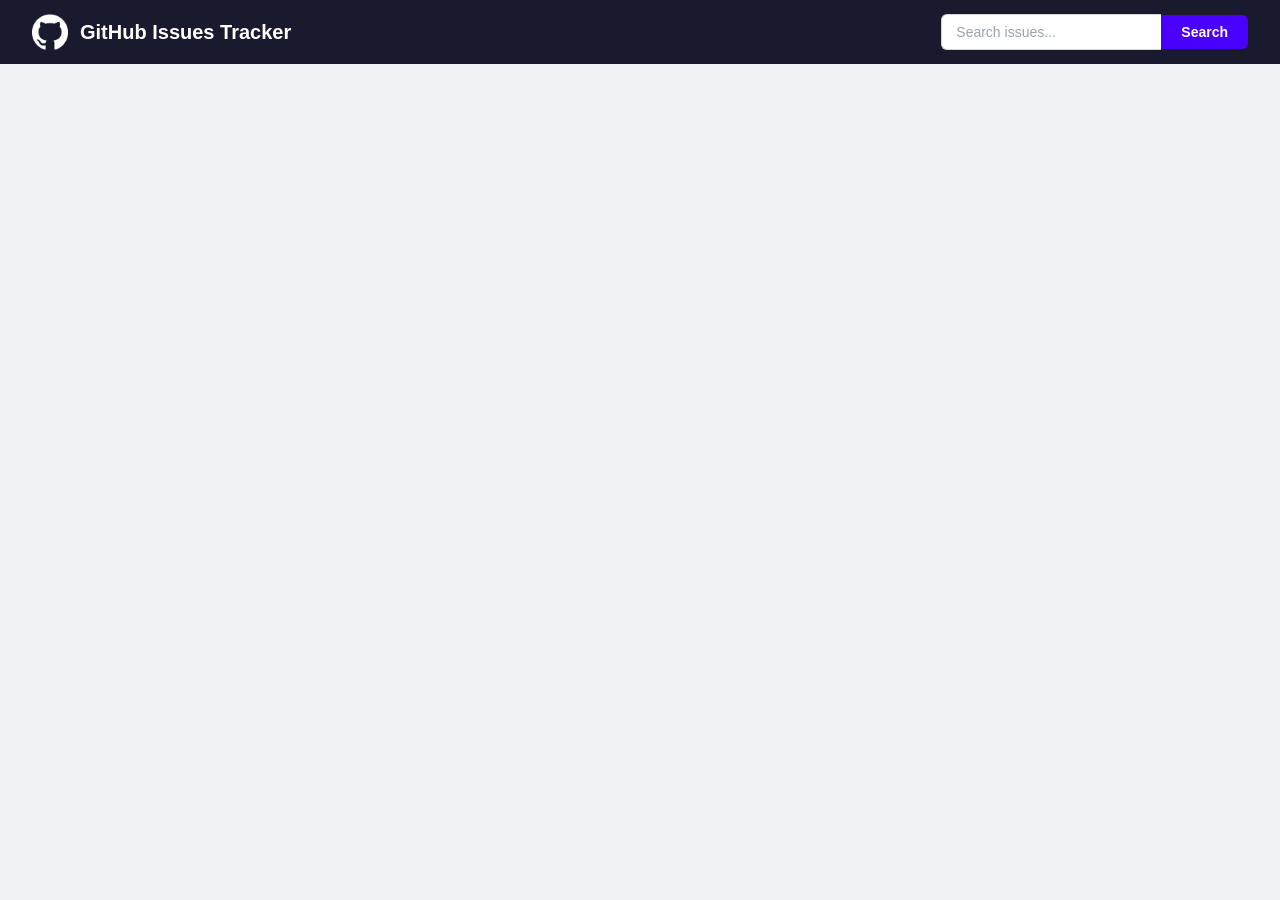
==== index.html @ 9b424e81 "add navbar" ====
<!DOCTYPE html>
<html lang="en">

<head>
    <meta charset="UTF-8">
    <meta name="viewport" content="width=device-width, initial-scale=1.0">
    <title>GitHub Issues Tracker</title>
    <link rel="stylesheet" href="style.css">
</head>

<body>
    <nav class="navbar">
        <div class="nav-left">
            <img src="assets/github-logo.png" alt="GitHub Logo" class="nav-logo">
            <h2 class="nav-title">GitHub Issues Tracker</h2>
        </div>
        <div class="nav-right">
            <div class="search-box">
                <input type="text" id="searchInput" class="search-input" placeholder="Search issues...">
                <button id="searchBtn" class="search-btn">Search</button>
            </div>
        </div>
    </nav>
</body>

</html>
---- style.css ----
* {
    margin: 0;
    padding: 0;
    box-sizing: border-box;
}

body {
    font-family: 'Segoe UI', Tahoma, Geneva, Verdana, sans-serif;
    background-color: #f0f2f5;
    color: #333333;
    min-height: 100vh;
}

.navbar {
    display: flex;
    align-items: center;
    justify-content: space-between;
    padding: 14px 32px;
    background-color: #1a1a2e;
}

.nav-left {
    display: flex;
    align-items: center;
    gap: 12px;
}

.nav-logo {
    width: 36px;
    height: 36px;
    filter: brightness(0) invert(1);
}

.nav-title {
    font-size: 20px;
    font-weight: 700;
    color: #ffffff;
}

.nav-right {
    display: flex;
    align-items: center;
}

.search-box {
    display: flex;
    align-items: center;
    gap: 0;
}

.search-input {
    padding: 9px 14px;
    font-size: 14px;
    color: #1a1a2e;
    background-color: #ffffff;
    border: 1px solid #d1d5db;
    border-radius: 6px 0 0 6px;
    border-right: none;
    outline: none;
    width: 220px;
}

.search-input::placeholder {
    color: #9ca3af;
}

.search-input:focus {
    border-color: #6366f1;
}

.search-btn {
    padding: 9px 20px;
    font-size: 14px;
    font-weight: 600;
    color: #ffffff;
    background-color: #4a00ff;
    border: none;
    border-radius: 0 6px 6px 0;
    cursor: pointer;
    white-space: nowrap;
}

.search-btn:hover {
    background-color: #3b00cc;
}
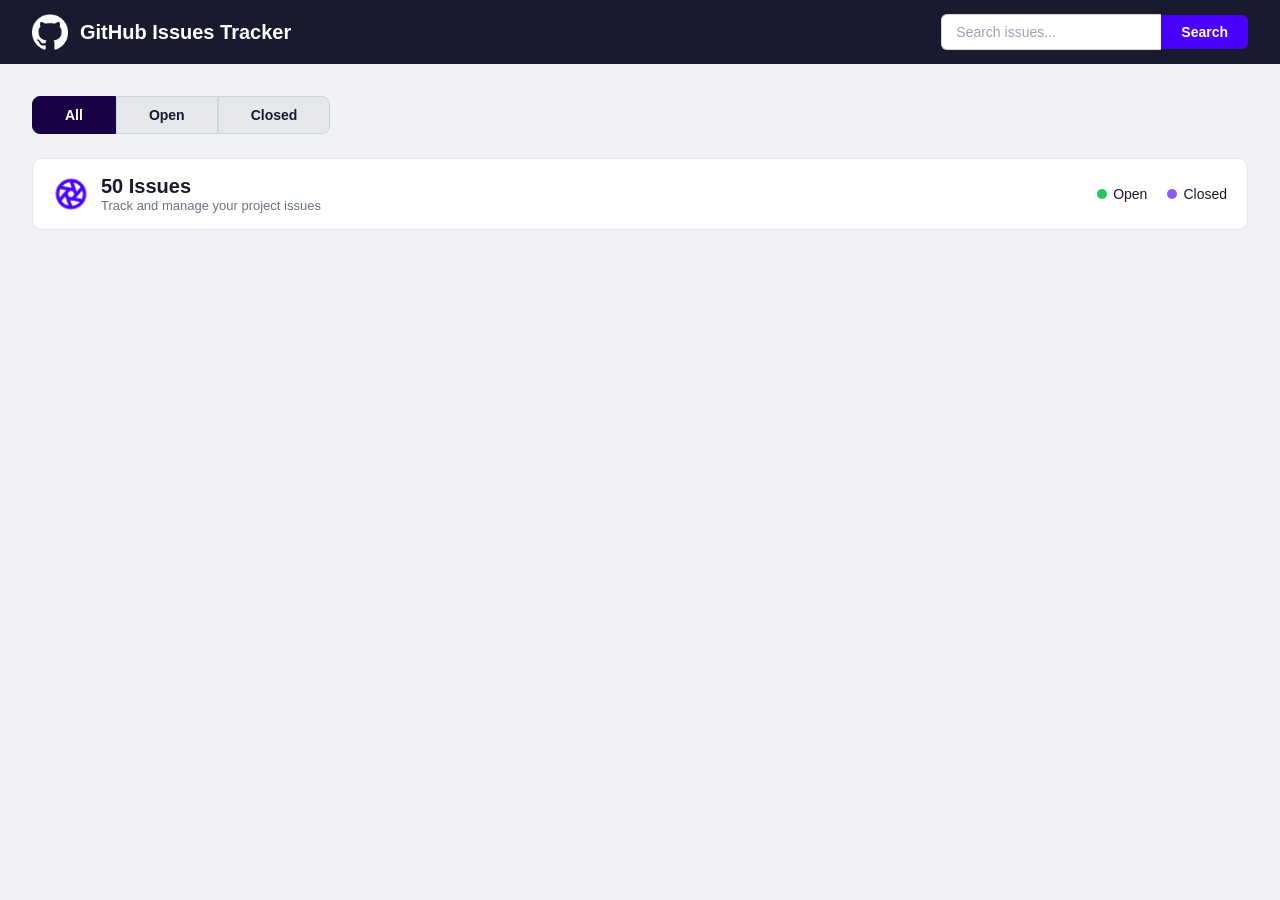
==== commit a92a7931: "add login interface" ====
--- a/index.html
+++ b/index.html
@@ -21,6 +21,32 @@
             </div>
         </div>
     </nav>
+     <main class="main-content">
+        <div class="tab-section">
+            <div class="tabs">
+                <button class="tab-btn active" id="tabAll" onclick="handleTab('all')">All</button>
+                <button class="tab-btn" id="tabOpen" onclick="handleTab('open')">Open</button>
+                <button class="tab-btn" id="tabClosed" onclick="handleTab('closed')">Closed</button>
+            </div>
+        </div>
+
+        <div class="info-bar">
+            <div class="info-left">
+                <img src="assets/Aperture.png" alt="Aperture" class="info-icon">
+                <div class="info-text">
+                    <span id="issueCount" class="info-count">50 Issues</span>
+                    <span class="info-subtitle">Track and manage your project issues</span>
+                </div>
+            </div>
+            <div class="info-right">
+                <span class="status-legend open-legend">
+                    <span class="legend-dot open-dot"></span> Open
+                </span>
+                <span class="status-legend closed-legend">
+                    <span class="legend-dot closed-dot"></span> Closed
+                </span>
+            </div>
+        </div>
 </body>
 
 </html>
--- a/style.css
+++ b/style.css
@@ -82,4 +82,116 @@
 
 .search-btn:hover {
     background-color: #3b00cc;
+}
+.main-content {
+    max-width: 1280px;
+    margin: 0 auto;
+    padding: 32px 32px;
+}
+
+
+.tab-section {
+    margin-bottom: 24px;
+}
+
+.tabs {
+    display: flex;
+    gap: 0;
+}
+
+.tab-btn {
+    padding: 10px 32px;
+    font-size: 14px;
+    font-weight: 600;
+    color: #1a1a2e;
+    background-color: #e5e7eb;
+    border: 1px solid #d1d5db;
+    cursor: pointer;
+    border-radius: 0;
+}
+
+.tab-btn:first-child {
+    border-radius: 8px 0 0 8px;
+}
+
+.tab-btn:last-child {
+    border-radius: 0 8px 8px 0;
+}
+
+.tab-btn:hover {
+    background-color: #d1d5db;
+}
+
+.tab-btn.active {
+    background-color: #1a0044;
+    color: #ffffff;
+    border-color: #1a0044;
+}
+
+
+.info-bar {
+    display: flex;
+    align-items: center;
+    justify-content: space-between;
+    padding: 16px 20px;
+    background-color: #ffffff;
+    border: 1px solid #e5e7eb;
+    border-radius: 10px;
+    margin-bottom: 24px;
+}
+
+.info-left {
+    display: flex;
+    align-items: center;
+    gap: 12px;
+}
+
+.info-icon {
+    width: 36px;
+    height: 36px;
+}
+
+.info-text {
+    display: flex;
+    flex-direction: column;
+}
+
+.info-count {
+    font-size: 20px;
+    font-weight: 700;
+    color: #1a1a2e;
+}
+
+.info-subtitle {
+    font-size: 13px;
+    color: #6b7280;
+}
+
+.info-right {
+    display: flex;
+    align-items: center;
+    gap: 20px;
+}
+
+.status-legend {
+    display: flex;
+    align-items: center;
+    gap: 6px;
+    font-size: 14px;
+    font-weight: 500;
+    color: #1a1a2e;
+}
+
+.legend-dot {
+    width: 10px;
+    height: 10px;
+    border-radius: 50%;
+}
+
+.open-dot {
+    background-color: #22c55e;
+}
+
+.closed-dot {
+    background-color: #8b5cf6;
 }
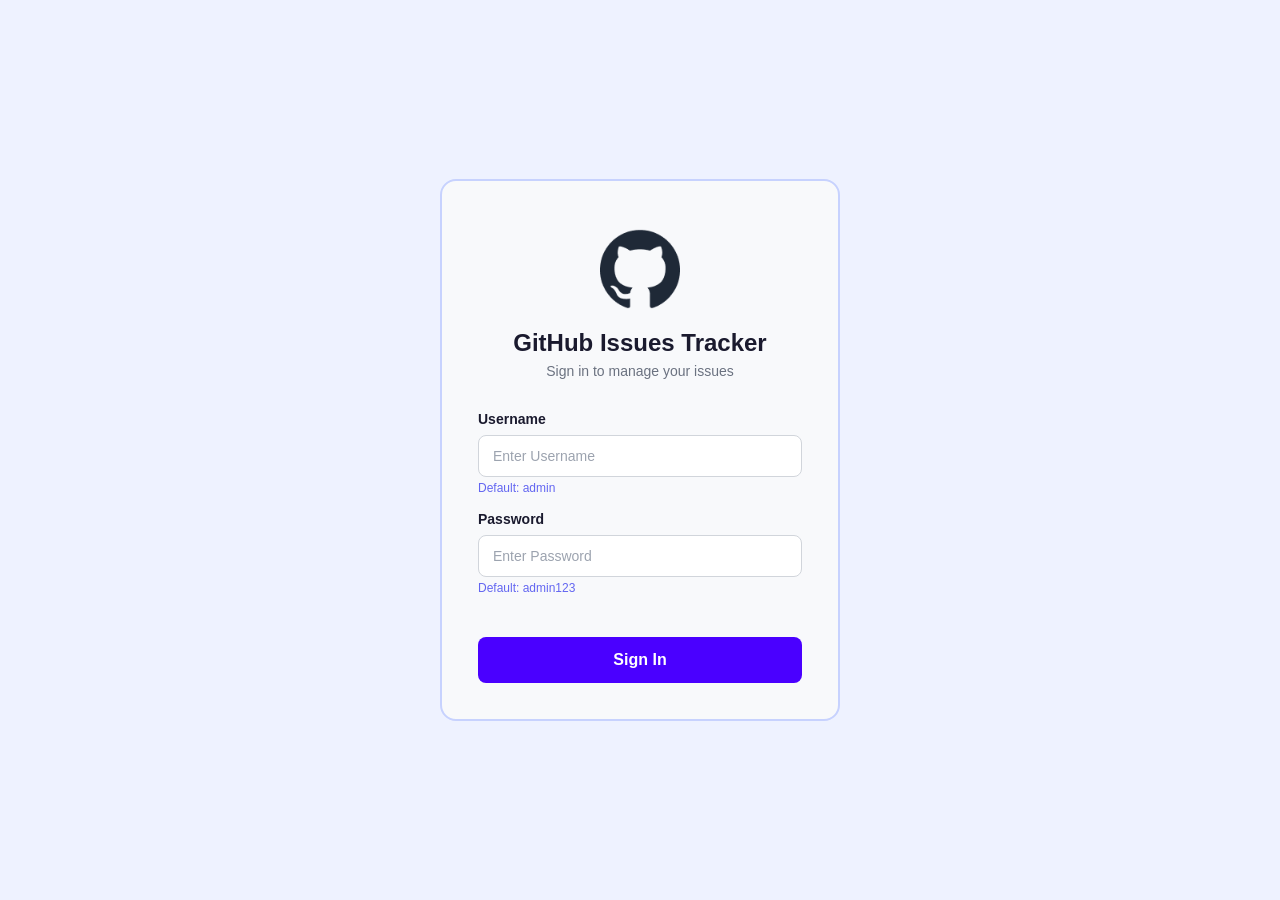
==== commit 6fe7aa9a: "add loading issue" ====
--- a/index.html
+++ b/index.html
@@ -21,7 +21,7 @@
             </div>
         </div>
     </nav>
-     <main class="main-content">
+    <main class="main-content">
         <div class="tab-section">
             <div class="tabs">
                 <button class="tab-btn active" id="tabAll" onclick="handleTab('all')">All</button>
@@ -47,6 +47,22 @@
                 </span>
             </div>
         </div>
+
+        <div id="loadingSpinner" class="loading-spinner">
+            <div class="spinner"></div>
+            <p>Loading issues...</p>
+        </div>
+
+        <div id="issuesGrid" class="issues-grid"></div>
+    </main>
+    <div id="modalOverlay" class="modal-overlay" onclick="closeModal(event)">
+        <div class="modal-content">
+            <button class="modal-close" onclick="closeModalBtn()">&times;</button>
+            <div id="modalBody" class="modal-body"></div>
+        </div>
+    </div>
+
+    <script src="app.js"></script>
 </body>
 
 </html>
--- a/style.css
+++ b/style.css
@@ -194,4 +194,37 @@
 
 .closed-dot {
     background-color: #8b5cf6;
+}
+.loading-spinner {
+    display: none;
+    flex-direction: column;
+    align-items: center;
+    justify-content: center;
+    padding: 60px 0;
+    gap: 16px;
+}
+.loading-spinner.show {
+    display: flex;
+}
+.spinner {
+    width: 40px;
+    height: 40px;
+    border: 4px solid #e5e7eb;
+    border-top-color: #4a00ff;
+    border-radius: 50%;
+    animation: spin 0.8s linear infinite;
+}
+@keyframes spin {
+    to {
+        transform: rotate(360deg);
+    }
+}
+.loading-spinner p {
+    font-size: 14px;
+    color: #6b7280;
+}
+.issues-grid {
+    display: grid;
+    grid-template-columns: repeat(4, 1fr);
+    gap: 20px;
 }
